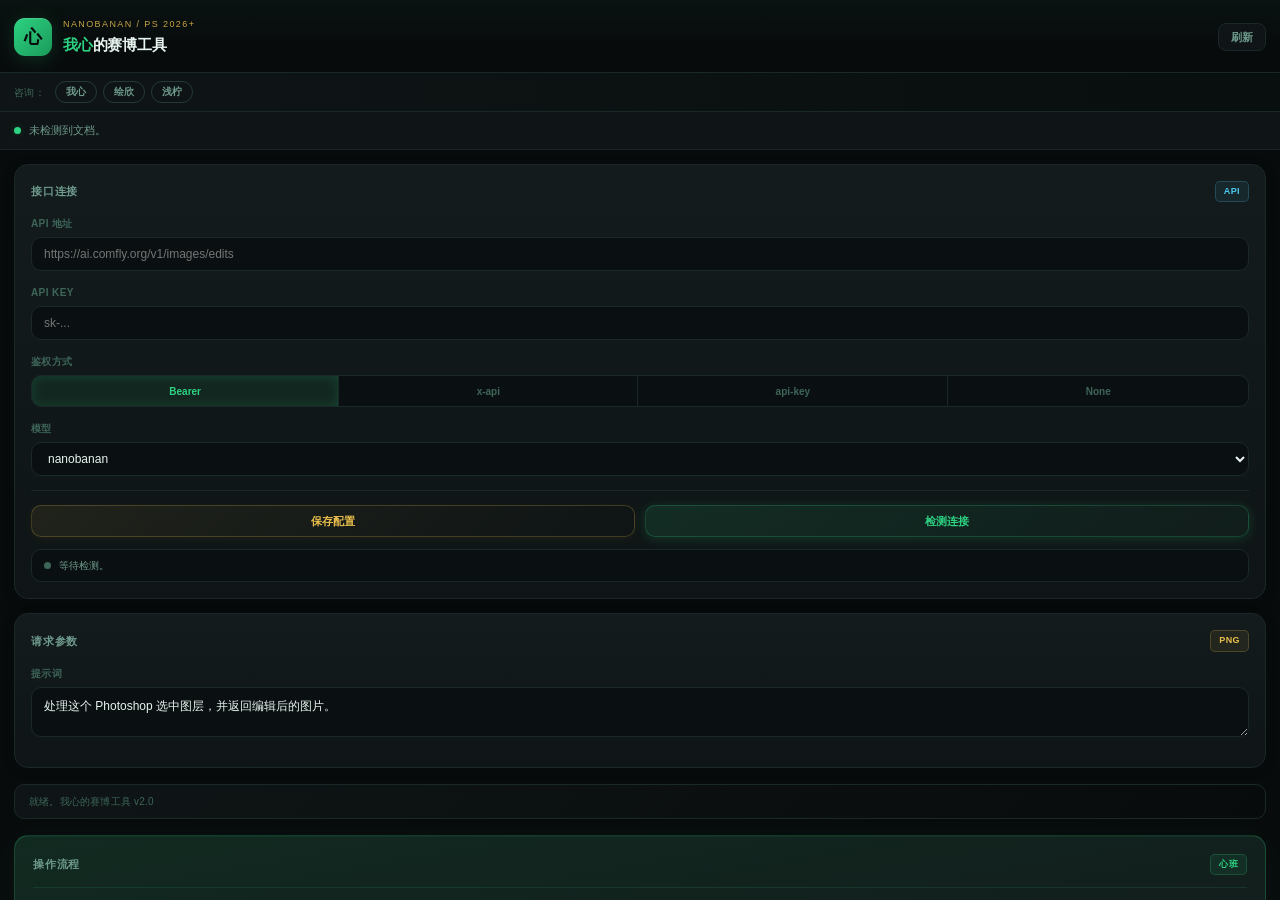
==== index.html @ bb902839 "美化页面" ====
<!DOCTYPE html>
<html>
  <head>
    <meta charset="UTF-8" />
    <title>我心的赛博工具</title>
    <link rel="stylesheet" href="styles.css" />
  </head>
  <body>
    <div id="panel">

      <div class="header">
        <div class="header-left">
          <div class="brand-mark">心</div>
          <div class="header-text">
            <span class="eyebrow">NANOBANAN / PS 2026+</span>
            <span class="title"><span class="title-highlight">我心</span>的赛博工具</span>
          </div>
        </div>
        <button class="btn-icon" id="refreshBtn">刷新</button>
      </div>

      <div class="consult-bar">
        <span class="consult-label">咨询：</span>
        <button class="consult-btn" id="consultWoxin">我心</button>
        <button class="consult-btn" id="consultHuixin">绘欣</button>
        <button class="consult-btn" id="consultQianning">浅柠</button>
      </div>

      <div class="layer-bar">
        <span class="dot dot-green"></span>
        <span id="layerStatus">未检测到文档。</span>
      </div>

      <div class="card card-secondary">
        <div class="card-header">
          <span class="card-title">接口连接</span>
          <span class="badge badge-cyan">API</span>
        </div>

        <div class="field">
          <label for="apiUrlInput">API 地址</label>
          <input type="text" id="apiUrlInput" placeholder="https://ai.comfly.org/v1/images/edits" />
        </div>

        <div class="field">
          <label for="apiKeyInput">API Key</label>
          <input type="password" id="apiKeyInput" placeholder="sk-..." />
        </div>

        <div class="field">
          <label>鉴权方式</label>
          <div class="seg-group" id="authModeInput">
            <button class="seg seg-first seg-active" data-value="bearer">Bearer</button>
            <button class="seg" data-value="x-api-key">x-api</button>
            <button class="seg" data-value="api-key">api-key</button>
            <button class="seg seg-last" data-value="none">None</button>
          </div>
        </div>

        <div class="field">
          <label for="modelInput">模型</label>
          <select id="modelInput">
            <option value="nanobanan">nanobanan</option>
          </select>
        </div>

        <div class="btn-row">
          <button class="btn-secondary" id="saveConfigBtn">保存配置</button>
          <span class="btn-row-gap"></span>
          <button class="btn-accent" id="testBtn">检测连接</button>
        </div>

        <div class="conn-box" id="connectionStatus">
          <span class="dot dot-gray"></span>
          <span id="connLabel">等待检测。</span>
        </div>
      </div>

      <div class="card card-secondary">
        <div class="card-header">
          <span class="card-title">请求参数</span>
          <span class="badge badge-amber">PNG</span>
        </div>

        <div class="field">
          <label for="promptInput">提示词</label>
          <textarea id="promptInput" rows="2">处理这个 Photoshop 选中图层，并返回编辑后的图片。</textarea>
        </div>
      </div>

      <div class="status-bar" id="status">就绪。我心的赛博工具 v2.0</div>

      <div class="card action-card">
        <div class="card-header">
          <span class="card-title">操作流程</span>
          <span class="badge badge-brand">心班</span>
        </div>

        <button class="btn-toggle toggle-on" id="fitBoundsInput">结果适配原图层边界：开启</button>

        <div class="step-group">
          <div class="step-label"><span class="step-num">1</span><span class="step-text">捕获选区</span></div>
          <button class="btn-primary" id="uploadBtn">上传图层</button>
          <div class="preview-box" id="previewSource">
            <span class="preview-empty" id="previewSourceEmpty">框选区域后点击上传</span>
            <img class="preview-img" id="previewSourceImg" />
          </div>
        </div>

        <div class="step-divider"></div>

        <div class="step-group">
          <div class="step-label"><span class="step-num step-num-amber">2</span><span class="step-text">AI 处理</span></div>
          <button class="btn-generate" id="sendApiBtn" disabled>上传API网站</button>
          <div class="preview-box" id="previewResult">
            <span class="preview-empty" id="previewResultEmpty">API 返回结果</span>
            <img class="preview-img" id="previewResultImg" />
          </div>
        </div>

        <div class="step-divider"></div>

        <div class="step-group">
          <div class="step-label"><span class="step-num">3</span><span class="step-text">导入结果</span></div>
          <button class="btn-import" id="importPsBtn" disabled>传回PS</button>
        </div>
      </div>

    </div>
    <!-- Foundation -->
    <script src="src/namespace.js"></script>
    <script src="src/constants.js"></script>
    <script src="src/state.js"></script>
    <!-- Utilities -->
    <script src="src/encoding.js"></script>
    <script src="src/ui.js"></script>
    <script src="src/ps-helpers.js"></script>
    <script src="src/storage.js"></script>
    <!-- Business -->
    <script src="src/api.js"></script>
    <script src="src/export.js"></script>
    <script src="src/import.js"></script>
    <script src="src/workflow.js"></script>
    <!-- Features -->
    <script src="src/features/consult.js"></script>
    <!-- Entry -->
    <script src="src/main.js"></script>
  </body>
</html>
---- styles.css ----
:root {
  --bg: #080b0c;
  --surface: #0f1516;
  --card: #131b1c;
  --card-hover: #162122;
  --input-bg: #0a1011;
  --line: #1a2829;
  --line-light: #253838;
  --text: #e8f4ef;
  --muted: #6e9a8c;
  --subtle: #3d6558;
  --green: #2dd282;
  --green-light: #5ae8a8;
  --green-dim: rgba(45, 210, 130, 0.08);
  --green-glow: rgba(45, 210, 130, 0.18);
  --green-border: rgba(45, 210, 130, 0.22);
  --amber: #e8be4c;
  --amber-dim: rgba(232, 190, 76, 0.08);
  --amber-glow: rgba(232, 190, 76, 0.15);
  --amber-border: rgba(232, 190, 76, 0.22);
  --cyan: #4cc9f0;
  --cyan-dim: rgba(76, 201, 240, 0.08);
  --cyan-border: rgba(76, 201, 240, 0.22);
  --bad: #f07167;
  --bad-dim: rgba(240, 113, 103, 0.10);
  --radius: 10px;
  --radius-lg: 14px;
}

body {
  margin: 0;
  padding: 0;
  background: var(--bg);
  color: var(--text);
  font-family: "Segoe UI", -apple-system, sans-serif;
  font-size: 12px;
  line-height: 1.5;
  height: 100vh;
  overflow: hidden;
}

#panel {
  display: flex;
  flex-direction: column;
  padding: 0 14px 20px 14px;
  height: 100vh;
  overflow-y: scroll;
  box-sizing: border-box;
}

.header {
  display: flex;
  flex-direction: row;
  align-items: center;
  justify-content: space-between;
  padding: 18px 14px 16px 14px;
  margin: 0 -14px;
  border-bottom: 1px solid var(--line);
  background: linear-gradient(180deg, rgba(45, 210, 130, 0.04) 0%, transparent 60%);
}

.header-left {
  display: flex;
  flex-direction: row;
  align-items: center;
}

.brand-mark {
  width: 38px;
  height: 38px;
  background: linear-gradient(135deg, #2dd282 0%, #1a9a5a 100%);
  color: #080b0c;
  font-weight: 900;
  font-size: 18px;
  display: flex;
  align-items: center;
  justify-content: center;
  border-radius: 11px;
  margin-right: 11px;
  box-shadow: 0 4px 20px var(--green-glow), inset 0 1px 0 rgba(255,255,255,0.15);
}

.header-text {
  display: flex;
  flex-direction: column;
}

.eyebrow {
  color: var(--amber);
  font-size: 9px;
  letter-spacing: 1.4px;
  text-transform: uppercase;
  opacity: 0.85;
}

.title {
  font-size: 15px;
  font-weight: 800;
  margin-top: 2px;
  color: var(--text);
  letter-spacing: -0.2px;
}

.title-highlight {
  color: var(--green);
}

.btn-icon {
  height: 28px;
  padding: 0 12px;
  background: var(--surface);
  border: 1px solid var(--line);
  border-radius: 8px;
  color: var(--muted);
  font-size: 11px;
  font-weight: 600;
  font-family: inherit;
  cursor: pointer;
}

.consult-bar {
  display: flex;
  flex-direction: row;
  align-items: center;
  padding: 8px 14px;
  margin: 0 -14px;
  background: linear-gradient(90deg, var(--surface) 0%, rgba(45, 210, 130, 0.02) 100%);
  border-bottom: 1px solid var(--line);
}

.consult-label {
  font-size: 10px;
  color: var(--subtle);
  margin-right: 10px;
  letter-spacing: 0.3px;
}

.consult-btn {
  height: 22px;
  padding: 0 10px;
  margin-right: 6px;
  background: transparent;
  border: 1px solid var(--line-light);
  border-radius: 12px;
  color: var(--muted);
  font-size: 10px;
  font-weight: 600;
  font-family: inherit;
  cursor: pointer;
}

.layer-bar {
  display: flex;
  flex-direction: row;
  align-items: center;
  padding: 10px 14px;
  margin: 0 -14px;
  background: var(--surface);
  border-bottom: 1px solid var(--line);
  font-size: 11px;
  color: var(--muted);
}

.dot {
  width: 7px;
  height: 7px;
  border-radius: 50%;
  margin-right: 8px;
  flex-shrink: 0;
}

.dot-green { background: var(--green); box-shadow: 0 0 6px var(--green-glow); }
.dot-gray { background: var(--subtle); }
.dot-red { background: var(--bad); }

.card {
  margin-top: 14px;
  padding: 16px;
  background: var(--card);
  border: 1px solid var(--line);
  border-radius: var(--radius-lg);
  box-shadow: 0 2px 12px rgba(0,0,0,0.2);
}

.card-secondary {
  background: linear-gradient(180deg, var(--card) 0%, var(--surface) 100%);
  border-color: var(--line);
}

.card-header {
  display: flex;
  flex-direction: row;
  align-items: center;
  justify-content: space-between;
  margin-bottom: 14px;
}

.card-title {
  font-size: 11px;
  font-weight: 700;
  text-transform: uppercase;
  letter-spacing: 0.8px;
  color: var(--muted);
}

.badge {
  font-size: 9px;
  font-weight: 700;
  padding: 3px 8px;
  border-radius: 5px;
  letter-spacing: 0.4px;
}

.badge-cyan {
  background: var(--cyan-dim);
  color: var(--cyan);
  border: 1px solid var(--cyan-border);
}

.badge-amber {
  background: var(--amber-dim);
  color: var(--amber);
  border: 1px solid var(--amber-border);
}

.badge-brand {
  background: var(--green-dim);
  color: var(--green);
  border: 1px solid var(--green-border);
}

.field {
  margin-bottom: 14px;
}

.field label {
  display: block;
  color: var(--subtle);
  font-size: 10px;
  font-weight: 600;
  letter-spacing: 0.4px;
  margin-bottom: 6px;
  text-transform: uppercase;
}

input[type="text"],
input[type="password"] {
  display: block;
  width: 100%;
  height: 34px;
  padding: 0 12px;
  background: var(--input-bg);
  border: 1px solid var(--line);
  border-radius: var(--radius);
  color: var(--text);
  font-size: 12px;
  font-family: inherit;
  box-sizing: border-box;
}

input[type="text"]:focus,
input[type="password"]:focus {
  border-color: var(--green);
  outline: none;
  box-shadow: 0 0 0 3px var(--green-dim), 0 0 12px var(--green-glow);
}

textarea {
  display: block;
  width: 100%;
  padding: 10px 12px;
  background: var(--input-bg);
  border: 1px solid var(--line);
  border-radius: var(--radius);
  color: var(--text);
  font-size: 12px;
  font-family: inherit;
  box-sizing: border-box;
  resize: vertical;
}

textarea:focus {
  border-color: var(--amber);
  outline: none;
  box-shadow: 0 0 0 3px var(--amber-dim), 0 0 12px var(--amber-glow);
}

select {
  display: block;
  width: 100%;
  height: 34px;
  padding: 0 12px;
  background: var(--input-bg);
  border: 1px solid var(--line);
  border-radius: var(--radius);
  color: var(--text);
  font-size: 12px;
  font-family: inherit;
  box-sizing: border-box;
}

select:focus {
  border-color: var(--green);
  outline: none;
  box-shadow: 0 0 0 3px var(--green-dim);
}

.seg-group {
  display: flex;
  flex-direction: row;
  border-radius: var(--radius);
  overflow: hidden;
  border: 1px solid var(--line);
}

.seg {
  flex: 1 1 auto;
  height: 30px;
  margin: 0;
  padding: 0 4px;
  background: var(--input-bg);
  border: none;
  border-right: 1px solid var(--line);
  border-radius: 0;
  color: var(--subtle);
  font-size: 10px;
  font-weight: 600;
  font-family: inherit;
  cursor: pointer;
}

.seg-first {
  border-radius: 0;
}

.seg-last {
  border-right: none;
  border-radius: 0;
}

.seg-active {
  background: var(--green-dim);
  color: var(--green);
  box-shadow: inset 0 0 12px var(--green-glow);
}

.btn-row {
  display: flex;
  flex-direction: row;
  margin-top: 14px;
  padding-top: 14px;
  border-top: 1px solid var(--line);
}

.btn-row button {
  flex: 1 1 auto;
}

.btn-row-gap {
  width: 10px;
  flex-shrink: 0;
}

button {
  height: 32px;
  padding: 0 14px;
  background: var(--surface);
  border: 1px solid var(--line);
  border-radius: var(--radius);
  color: var(--text);
  font-size: 11px;
  font-weight: 600;
  font-family: inherit;
  cursor: pointer;
}

button:disabled {
  opacity: 0.30;
  cursor: default;
}

.btn-secondary {
  background: linear-gradient(135deg, var(--amber-dim) 0%, var(--surface) 100%);
  border-color: var(--amber-border);
  color: var(--amber);
  box-shadow: 0 2px 8px rgba(232, 190, 76, 0.06);
}

.btn-accent {
  background: linear-gradient(135deg, rgba(45, 210, 130, 0.12) 0%, rgba(45, 210, 130, 0.04) 100%);
  border: 1px solid var(--green-border);
  color: var(--green);
  box-shadow: 0 2px 12px var(--green-glow);
}

.btn-primary {
  width: 100%;
  height: 38px;
  background: linear-gradient(135deg, #2dd282 0%, #1fb86d 50%, #17a05e 100%);
  border: none;
  border-radius: var(--radius);
  color: #080b0c;
  font-size: 13px;
  font-weight: 700;
  box-shadow: 0 4px 20px var(--green-glow), inset 0 1px 0 rgba(255,255,255,0.15);
}

.btn-toggle {
  width: 100%;
  height: 30px;
  margin-bottom: 16px;
  text-align: left;
  padding: 0 12px;
  font-size: 11px;
  border-radius: var(--radius);
}

.toggle-on {
  background: linear-gradient(135deg, var(--amber-dim) 0%, transparent 100%);
  border-color: var(--amber-border);
  color: var(--amber);
}

.toggle-off {
  background: var(--surface);
  border-color: var(--line);
  color: var(--muted);
}

.conn-box {
  display: flex;
  flex-direction: row;
  align-items: center;
  margin-top: 12px;
  padding: 8px 12px;
  background: var(--input-bg);
  border: 1px solid var(--line);
  border-radius: var(--radius);
  font-size: 10px;
  color: var(--muted);
}

.conn-ok {
  border-color: var(--green-border);
  color: var(--green);
  background: linear-gradient(135deg, var(--green-dim) 0%, var(--input-bg) 100%);
  box-shadow: 0 0 8px var(--green-glow);
}

.conn-bad {
  border-color: rgba(240, 113, 103, 0.3);
  color: var(--bad);
  background: linear-gradient(135deg, var(--bad-dim) 0%, var(--input-bg) 100%);
}

.action-card {
  margin-top: 16px;
  padding: 18px;
  background: linear-gradient(170deg, #112a20 0%, var(--card) 40%, var(--bg) 100%);
  border: 1px solid var(--green-border);
  border-radius: var(--radius-lg);
  box-shadow: 0 6px 30px rgba(45, 210, 130, 0.06), inset 0 1px 0 rgba(45, 210, 130, 0.08);
}

.action-card .card-header {
  margin-bottom: 16px;
  padding-bottom: 12px;
  border-bottom: 1px solid rgba(45, 210, 130, 0.12);
}

.preview-box {
  margin: 8px 0 0 0;
  padding: 4px;
  background: linear-gradient(180deg, var(--input-bg) 0%, #060909 100%);
  border: 1px solid var(--line);
  border-radius: var(--radius);
  height: 140px;
  display: flex;
  align-items: center;
  justify-content: center;
  overflow: hidden;
  box-shadow: inset 0 2px 8px rgba(0,0,0,0.3);
}

.preview-empty {
  color: var(--subtle);
  font-size: 10px;
  text-align: center;
  letter-spacing: 0.3px;
}

.preview-img {
  width: 100%;
  height: 100%;
  border-radius: 8px;
  display: none;
}

.step-group {
  margin-bottom: 4px;
}

.step-label {
  display: flex;
  flex-direction: row;
  align-items: center;
  margin-bottom: 8px;
}

.step-num {
  width: 22px;
  height: 22px;
  background: linear-gradient(135deg, var(--green) 0%, #1a9a5a 100%);
  color: #080b0c;
  font-size: 11px;
  font-weight: 800;
  display: flex;
  align-items: center;
  justify-content: center;
  border-radius: 7px;
  margin-right: 10px;
  box-shadow: 0 2px 10px var(--green-glow);
}

.step-num-amber {
  background: linear-gradient(135deg, var(--amber) 0%, #b8882a 100%);
  box-shadow: 0 2px 10px var(--amber-glow);
}

.step-text {
  font-size: 11px;
  font-weight: 700;
  color: var(--text);
  letter-spacing: 0.3px;
}

.step-divider {
  height: 1px;
  margin: 14px 0;
  background: linear-gradient(90deg, transparent 0%, var(--line-light) 15%, var(--green-border) 50%, var(--line-light) 85%, transparent 100%);
}

.btn-generate {
  width: 100%;
  height: 36px;
  background: linear-gradient(135deg, rgba(232, 190, 76, 0.14) 0%, rgba(232, 190, 76, 0.04) 100%);
  border: 1px solid var(--amber-border);
  border-radius: var(--radius);
  color: var(--amber);
  font-size: 12px;
  font-weight: 700;
  font-family: inherit;
  cursor: pointer;
  box-shadow: 0 3px 14px var(--amber-glow);
}

.btn-generate:disabled {
  opacity: 0.30;
  cursor: default;
  box-shadow: none;
}

.btn-import {
  width: 100%;
  height: 36px;
  background: linear-gradient(135deg, #2dd282 0%, #1fb86d 50%, #17a05e 100%);
  border: none;
  border-radius: var(--radius);
  color: #080b0c;
  font-size: 12px;
  font-weight: 700;
  font-family: inherit;
  cursor: pointer;
  box-shadow: 0 4px 20px var(--green-glow), inset 0 1px 0 rgba(255,255,255,0.12);
}

.btn-import:disabled {
  opacity: 0.30;
  cursor: default;
  box-shadow: none;
}

.status-bar {
  margin-top: 16px;
  margin-bottom: 0;
  padding: 9px 14px;
  background: linear-gradient(135deg, var(--surface) 0%, var(--bg) 100%);
  border: 1px solid var(--line);
  border-radius: var(--radius);
  color: var(--subtle);
  font-size: 10px;
  letter-spacing: 0.2px;
}

.status-ok {
  color: var(--green);
  border-color: var(--green-border);
}

.status-bad {
  color: var(--bad);
  border-color: rgba(240, 113, 103, 0.3);
}
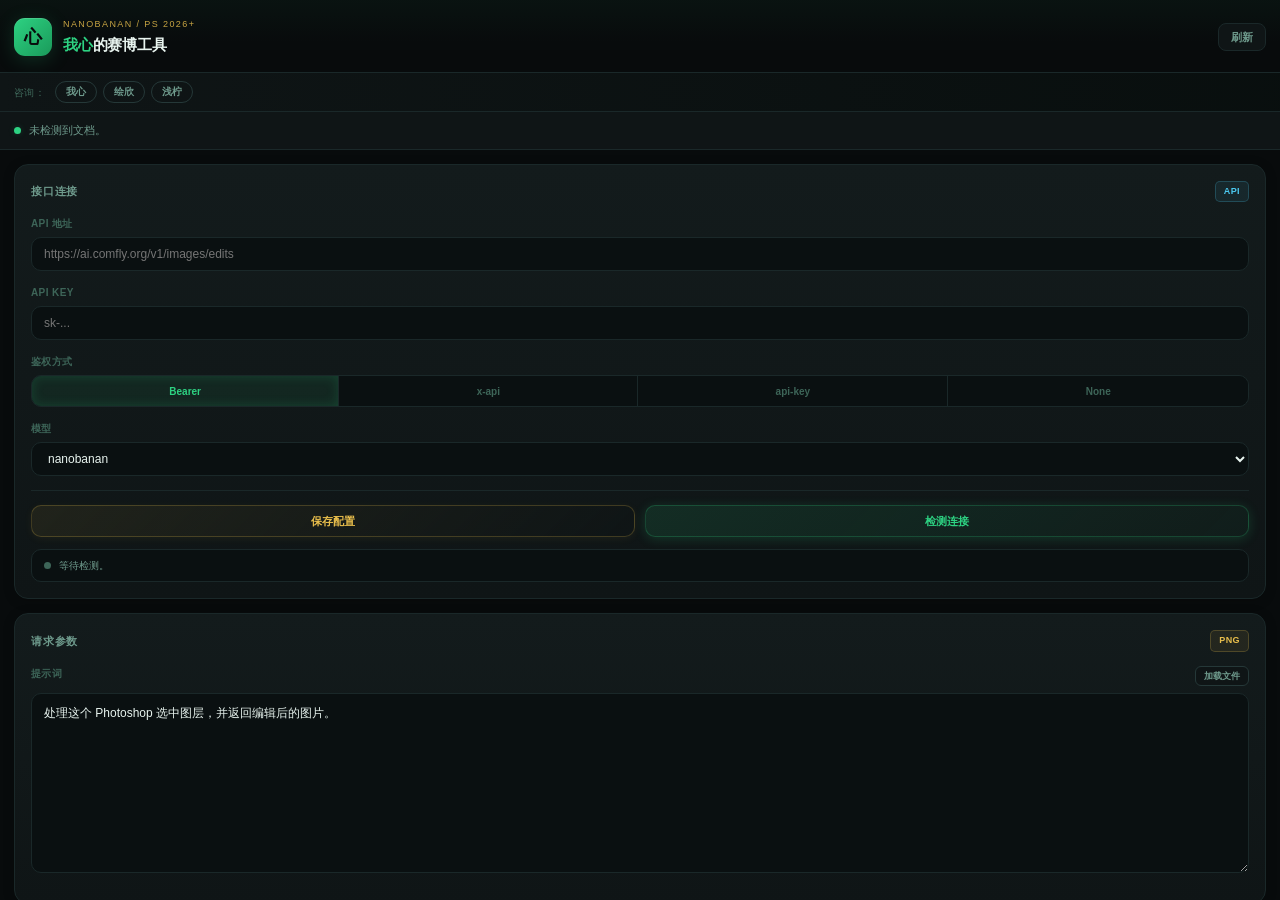
==== commit 887d3481: "修改提示词框版本" ====
--- a/index.html
+++ b/index.html
@@ -83,8 +83,11 @@
         </div>
 
         <div class="field">
-          <label for="promptInput">提示词</label>
-          <textarea id="promptInput" rows="2">处理这个 Photoshop 选中图层，并返回编辑后的图片。</textarea>
+          <div class="field-header">
+            <label>提示词</label>
+            <button class="btn-load" id="loadPromptBtn">加载文件</button>
+          </div>
+          <textarea class="prompt-area" id="promptInput" spellcheck="false" wrap="soft">处理这个 Photoshop 选中图层，并返回编辑后的图片。</textarea>
         </div>
       </div>
 
--- a/styles.css
+++ b/styles.css
@@ -44,8 +44,12 @@
   flex-direction: column;
   padding: 0 14px 20px 14px;
   height: 100vh;
-  overflow-y: scroll;
+  overflow-y: auto;
   box-sizing: border-box;
+}
+
+#panel > * {
+  flex-shrink: 0;
 }
 
 .header {
@@ -233,6 +237,31 @@
   margin-bottom: 14px;
 }
 
+.field-header {
+  display: flex;
+  flex-direction: row;
+  align-items: center;
+  justify-content: space-between;
+  margin-bottom: 6px;
+}
+
+.field-header label {
+  margin-bottom: 0;
+}
+
+.btn-load {
+  height: 20px;
+  padding: 0 8px;
+  background: var(--surface);
+  border: 1px solid var(--line-light);
+  border-radius: 6px;
+  color: var(--muted);
+  font-size: 9px;
+  font-weight: 600;
+  font-family: inherit;
+  cursor: pointer;
+}
+
 .field label {
   display: block;
   color: var(--subtle);
@@ -268,6 +297,9 @@
 textarea {
   display: block;
   width: 100%;
+  min-height: 120px;
+  max-height: 220px;
+  overflow: auto;
   padding: 10px 12px;
   background: var(--input-bg);
   border: 1px solid var(--line);
@@ -275,8 +307,57 @@
   color: var(--text);
   font-size: 12px;
   font-family: inherit;
+  line-height: 1.6;
+  white-space: pre-wrap;
+  overflow-wrap: anywhere;
   box-sizing: border-box;
   resize: vertical;
+}
+
+.prompt-scroll {
+  display: none;
+}
+
+.prompt-area {
+  display: block;
+  width: 100%;
+  height: 180px;
+  min-height: 150px;
+  max-height: 240px;
+  padding: 10px 12px;
+  background: var(--input-bg);
+  border: 1px solid var(--line);
+  border-radius: var(--radius);
+  color: var(--text);
+  font-size: 12px;
+  font-family: inherit;
+  line-height: 1.6;
+  box-sizing: border-box;
+  outline: none;
+  resize: vertical;
+  overflow: auto;
+  white-space: pre-wrap;
+  overflow-wrap: anywhere;
+  scrollbar-gutter: stable;
+}
+
+.prompt-area::-webkit-scrollbar {
+  width: 9px;
+}
+
+.prompt-area::-webkit-scrollbar-track {
+  background: rgba(10, 16, 17, 0.9);
+  border-radius: 999px;
+}
+
+.prompt-area::-webkit-scrollbar-thumb {
+  background: var(--line-light);
+  border: 2px solid var(--input-bg);
+  border-radius: 999px;
+}
+
+.prompt-area::-webkit-scrollbar-thumb:hover {
+  background: var(--subtle);
 }
 
 textarea:focus {
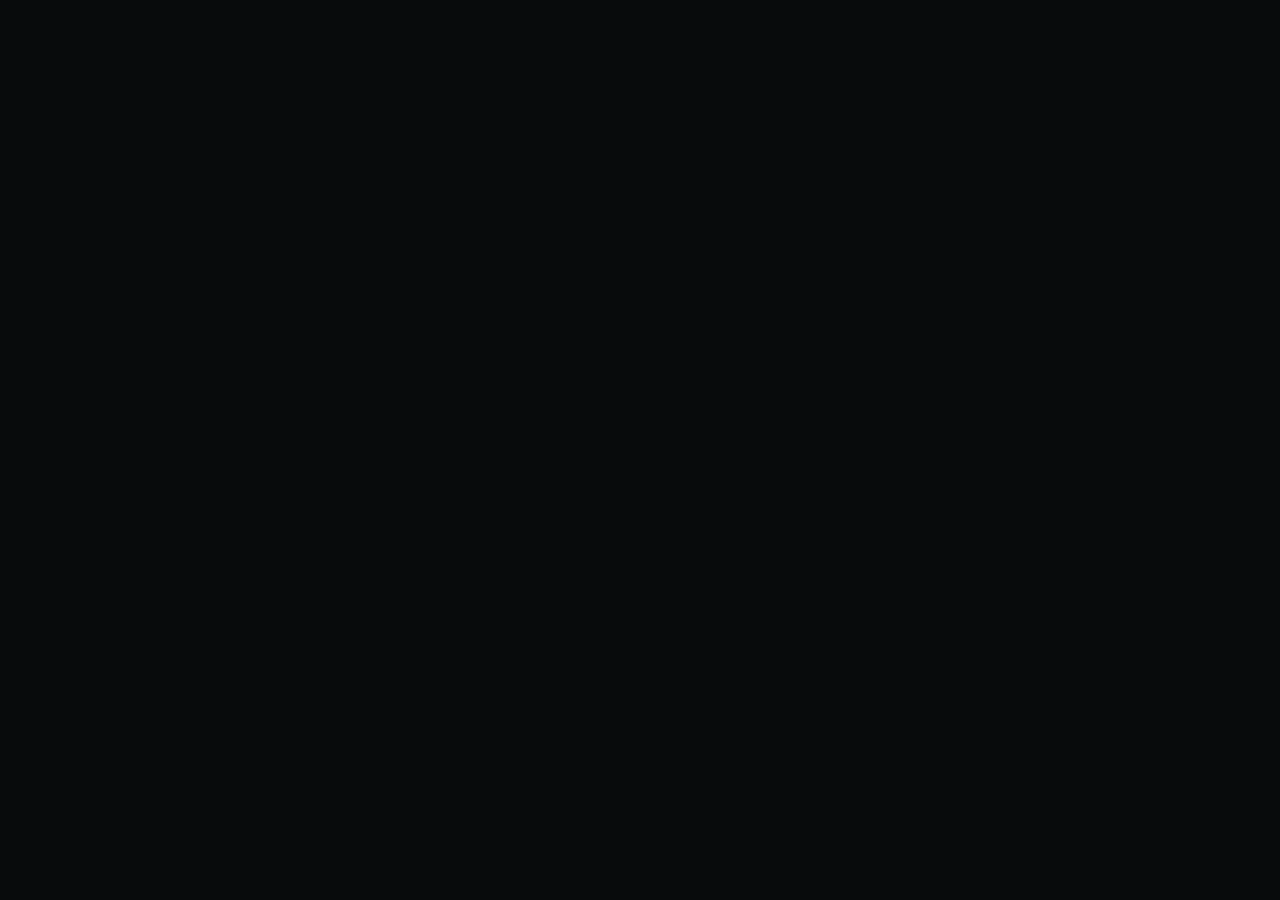
==== commit c8e30601: "新架构" ====
--- a/index.html
+++ b/index.html
@@ -3,150 +3,22 @@
   <head>
     <meta charset="UTF-8" />
     <title>我心的赛博工具</title>
-    <link rel="stylesheet" href="styles.css" />
+    <style>
+      html, body { margin: 0; padding: 0; width: 100%; height: 100%; overflow: hidden; background: #080b0c; }
+      #webview { width: 100%; height: 100%; border: none; }
+    </style>
   </head>
   <body>
-    <div id="panel">
-
-      <div class="header">
-        <div class="header-left">
-          <div class="brand-mark">心</div>
-          <div class="header-text">
-            <span class="eyebrow">NANOBANAN / PS 2026+</span>
-            <span class="title"><span class="title-highlight">我心</span>的赛博工具</span>
-          </div>
-        </div>
-        <button class="btn-icon" id="refreshBtn">刷新</button>
-      </div>
-
-      <div class="consult-bar">
-        <span class="consult-label">咨询：</span>
-        <button class="consult-btn" id="consultWoxin">我心</button>
-        <button class="consult-btn" id="consultHuixin">绘欣</button>
-        <button class="consult-btn" id="consultQianning">浅柠</button>
-      </div>
-
-      <div class="layer-bar">
-        <span class="dot dot-green"></span>
-        <span id="layerStatus">未检测到文档。</span>
-      </div>
-
-      <div class="card card-secondary">
-        <div class="card-header">
-          <span class="card-title">接口连接</span>
-          <span class="badge badge-cyan">API</span>
-        </div>
-
-        <div class="field">
-          <label for="apiUrlInput">API 地址</label>
-          <input type="text" id="apiUrlInput" placeholder="https://ai.comfly.org/v1/images/edits" />
-        </div>
-
-        <div class="field">
-          <label for="apiKeyInput">API Key</label>
-          <input type="password" id="apiKeyInput" placeholder="sk-..." />
-        </div>
-
-        <div class="field">
-          <label>鉴权方式</label>
-          <div class="seg-group" id="authModeInput">
-            <button class="seg seg-first seg-active" data-value="bearer">Bearer</button>
-            <button class="seg" data-value="x-api-key">x-api</button>
-            <button class="seg" data-value="api-key">api-key</button>
-            <button class="seg seg-last" data-value="none">None</button>
-          </div>
-        </div>
-
-        <div class="field">
-          <label for="modelInput">模型</label>
-          <select id="modelInput">
-            <option value="nanobanan">nanobanan</option>
-          </select>
-        </div>
-
-        <div class="btn-row">
-          <button class="btn-secondary" id="saveConfigBtn">保存配置</button>
-          <span class="btn-row-gap"></span>
-          <button class="btn-accent" id="testBtn">检测连接</button>
-        </div>
-
-        <div class="conn-box" id="connectionStatus">
-          <span class="dot dot-gray"></span>
-          <span id="connLabel">等待检测。</span>
-        </div>
-      </div>
-
-      <div class="card card-secondary">
-        <div class="card-header">
-          <span class="card-title">请求参数</span>
-          <span class="badge badge-amber">PNG</span>
-        </div>
-
-        <div class="field">
-          <div class="field-header">
-            <label>提示词</label>
-            <button class="btn-load" id="loadPromptBtn">加载文件</button>
-          </div>
-          <textarea class="prompt-area" id="promptInput" spellcheck="false" wrap="soft">处理这个 Photoshop 选中图层，并返回编辑后的图片。</textarea>
-        </div>
-      </div>
-
-      <div class="status-bar" id="status">就绪。我心的赛博工具 v2.0</div>
-
-      <div class="card action-card">
-        <div class="card-header">
-          <span class="card-title">操作流程</span>
-          <span class="badge badge-brand">心班</span>
-        </div>
-
-        <button class="btn-toggle toggle-on" id="fitBoundsInput">结果适配原图层边界：开启</button>
-
-        <div class="step-group">
-          <div class="step-label"><span class="step-num">1</span><span class="step-text">捕获选区</span></div>
-          <button class="btn-primary" id="uploadBtn">上传图层</button>
-          <div class="preview-box" id="previewSource">
-            <span class="preview-empty" id="previewSourceEmpty">框选区域后点击上传</span>
-            <img class="preview-img" id="previewSourceImg" />
-          </div>
-        </div>
-
-        <div class="step-divider"></div>
-
-        <div class="step-group">
-          <div class="step-label"><span class="step-num step-num-amber">2</span><span class="step-text">AI 处理</span></div>
-          <button class="btn-generate" id="sendApiBtn" disabled>上传API网站</button>
-          <div class="preview-box" id="previewResult">
-            <span class="preview-empty" id="previewResultEmpty">API 返回结果</span>
-            <img class="preview-img" id="previewResultImg" />
-          </div>
-        </div>
-
-        <div class="step-divider"></div>
-
-        <div class="step-group">
-          <div class="step-label"><span class="step-num">3</span><span class="step-text">导入结果</span></div>
-          <button class="btn-import" id="importPsBtn" disabled>传回PS</button>
-        </div>
-      </div>
-
-    </div>
-    <!-- Foundation -->
+    <webview id="webview" src="plugin:/app.html" width="100%" height="100%" uxpAllowInspector="true"></webview>
+    <!-- Host-side PS logic -->
     <script src="src/namespace.js"></script>
     <script src="src/constants.js"></script>
     <script src="src/state.js"></script>
-    <!-- Utilities -->
     <script src="src/encoding.js"></script>
-    <script src="src/ui.js"></script>
     <script src="src/ps-helpers.js"></script>
     <script src="src/storage.js"></script>
-    <!-- Business -->
-    <script src="src/api.js"></script>
     <script src="src/export.js"></script>
     <script src="src/import.js"></script>
-    <script src="src/workflow.js"></script>
-    <!-- Features -->
-    <script src="src/features/consult.js"></script>
-    <!-- Entry -->
-    <script src="src/main.js"></script>
+    <script src="host.js"></script>
   </body>
 </html>
